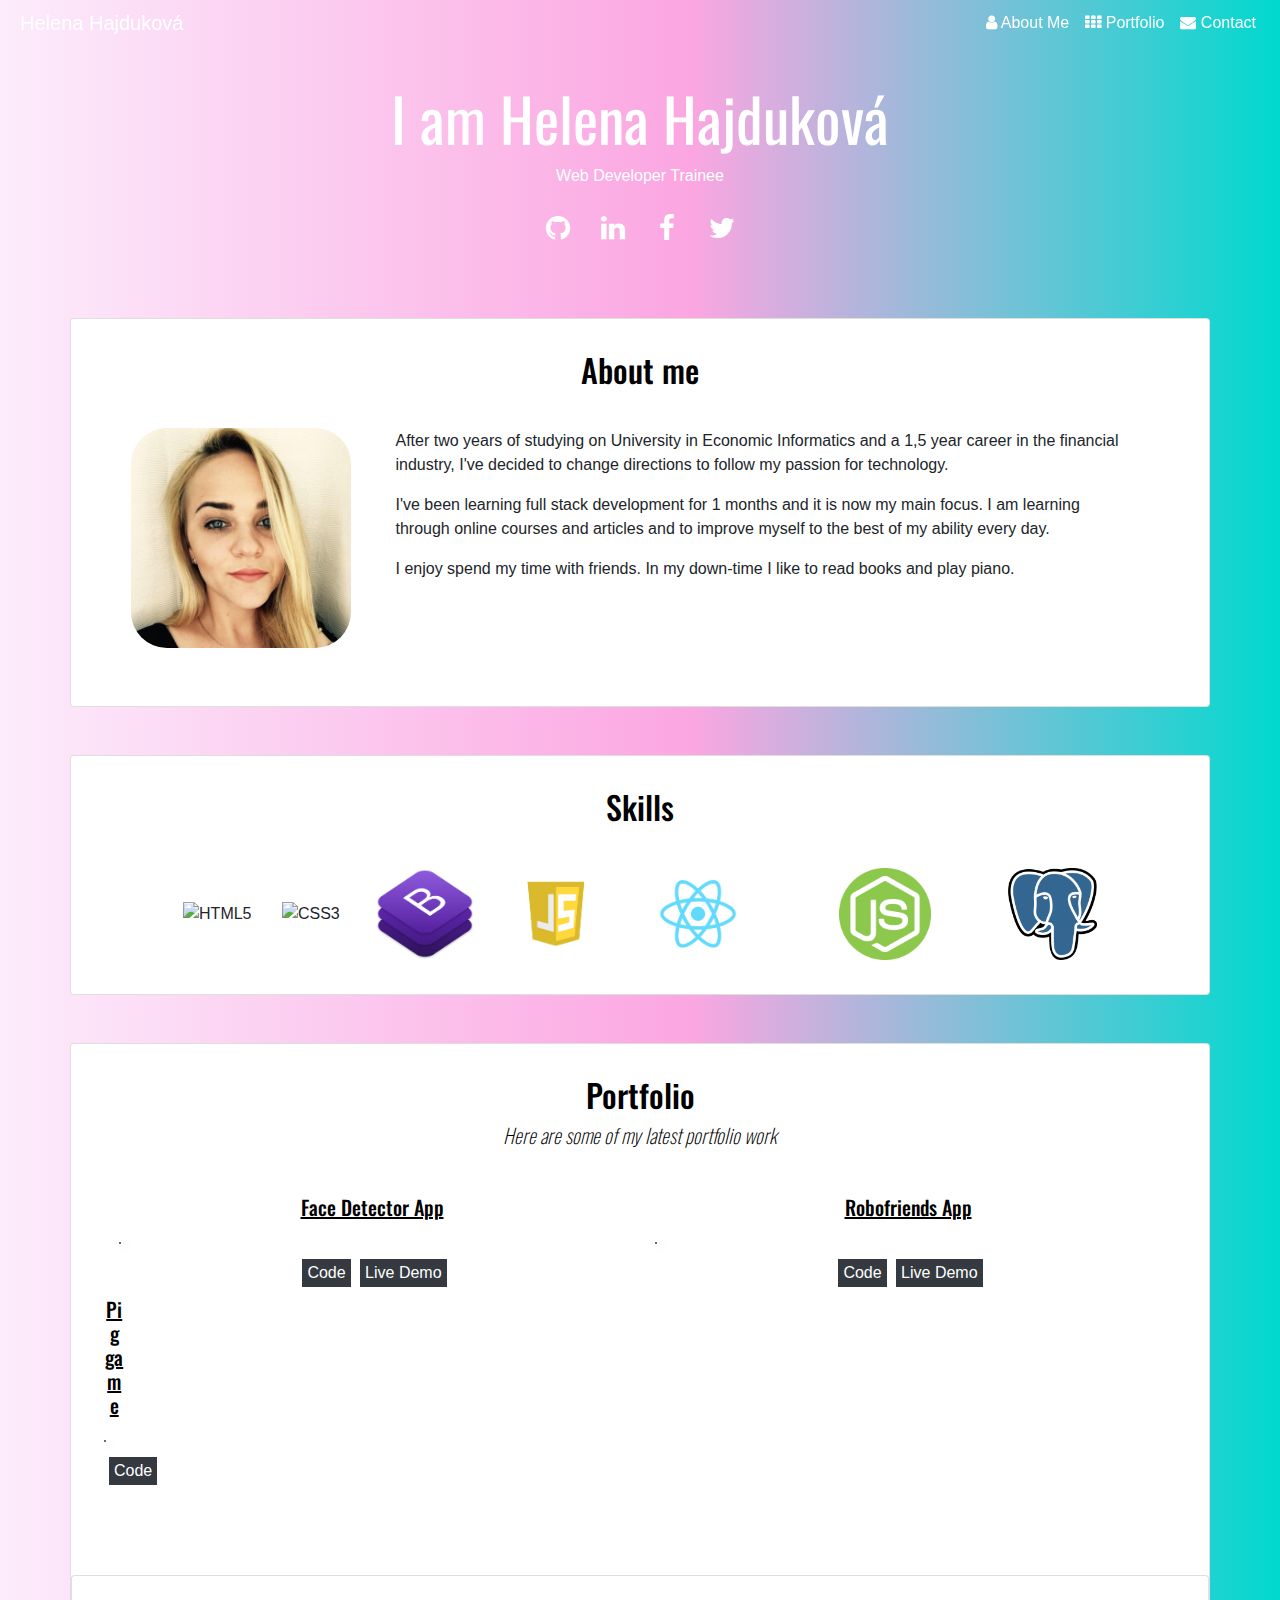
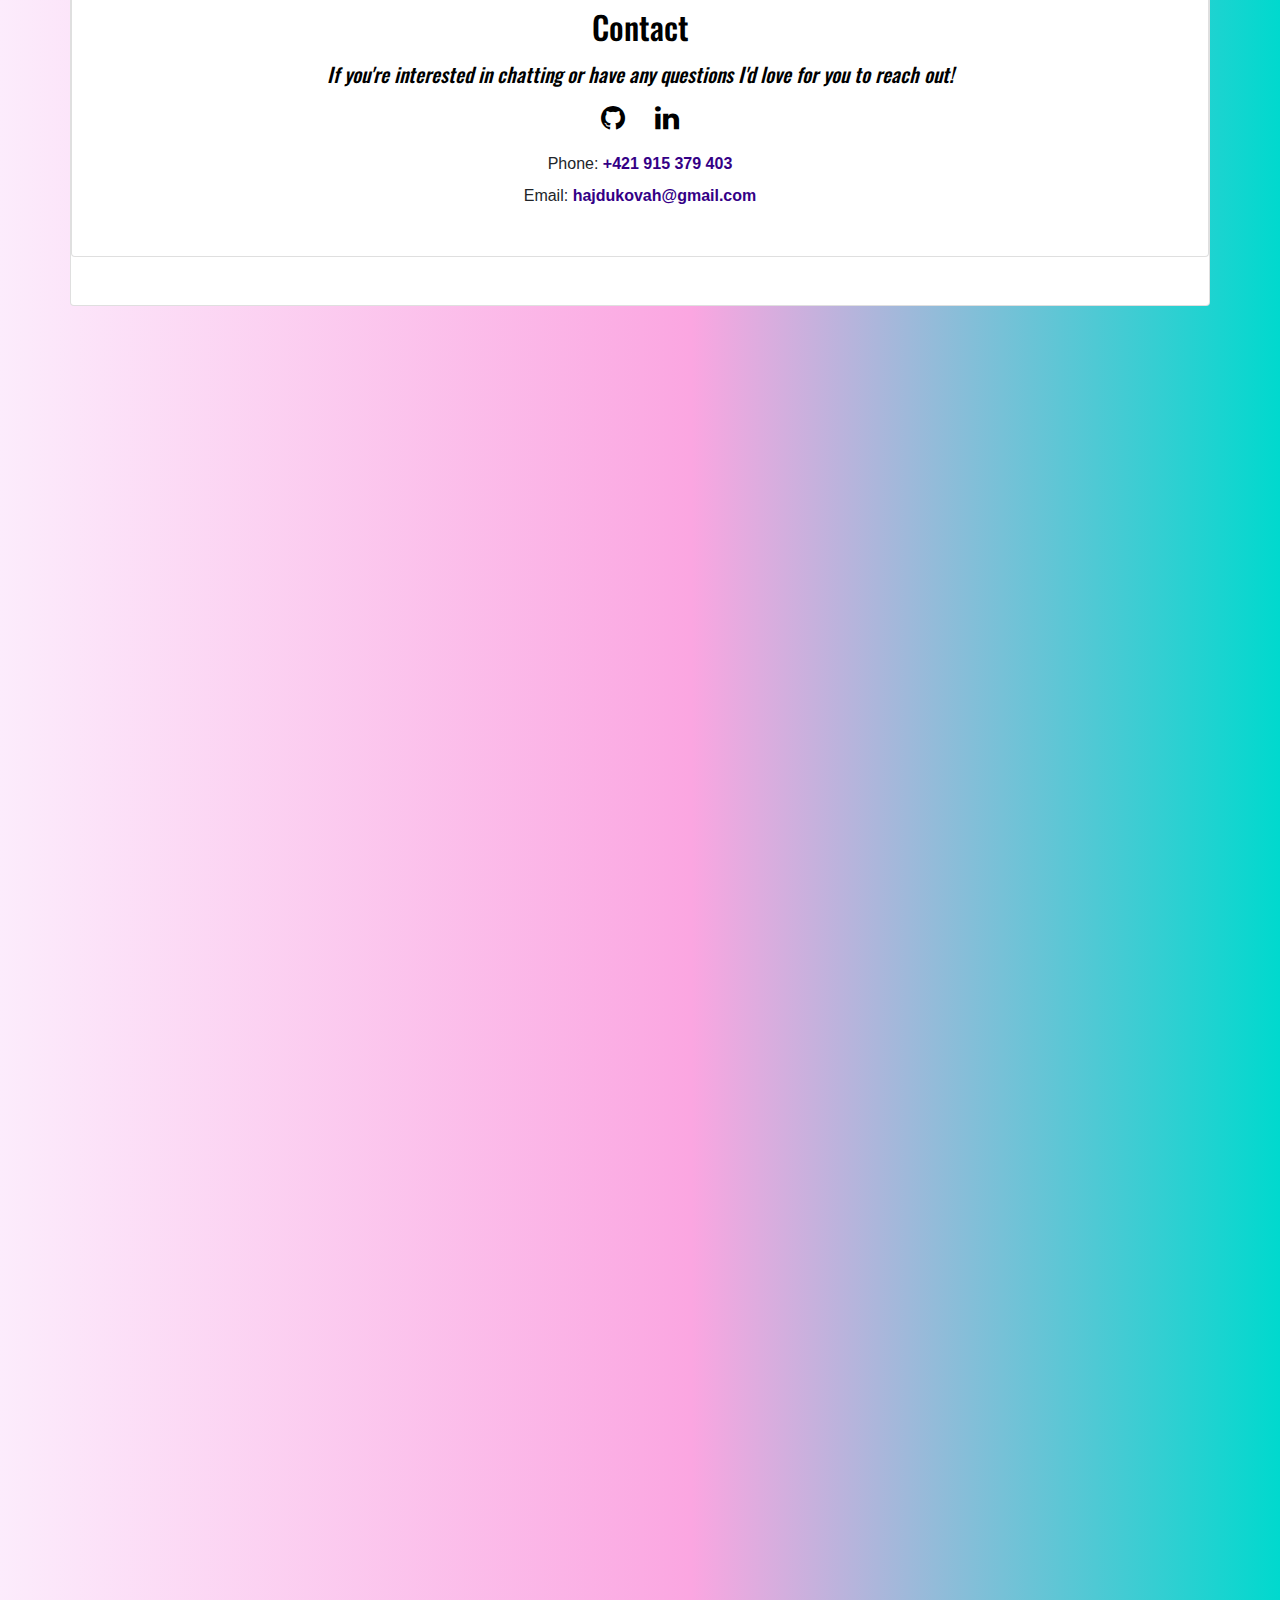
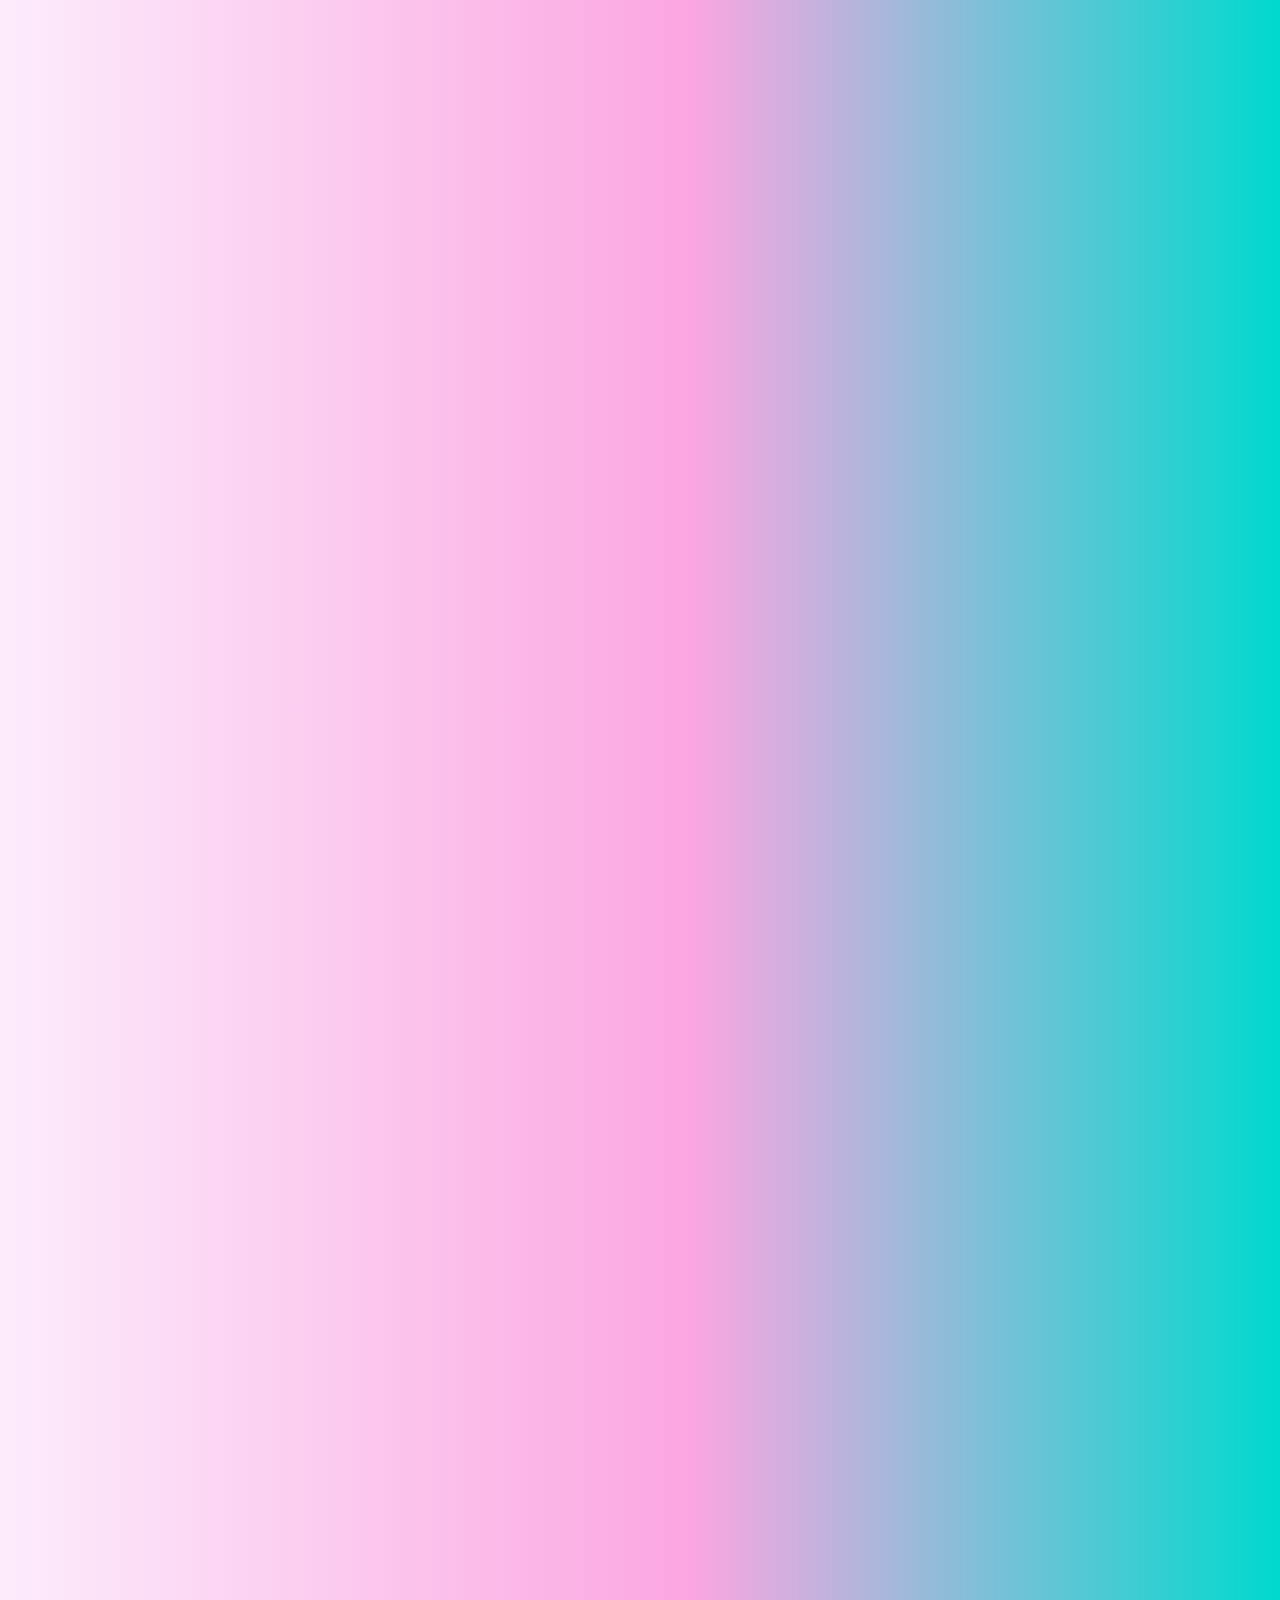
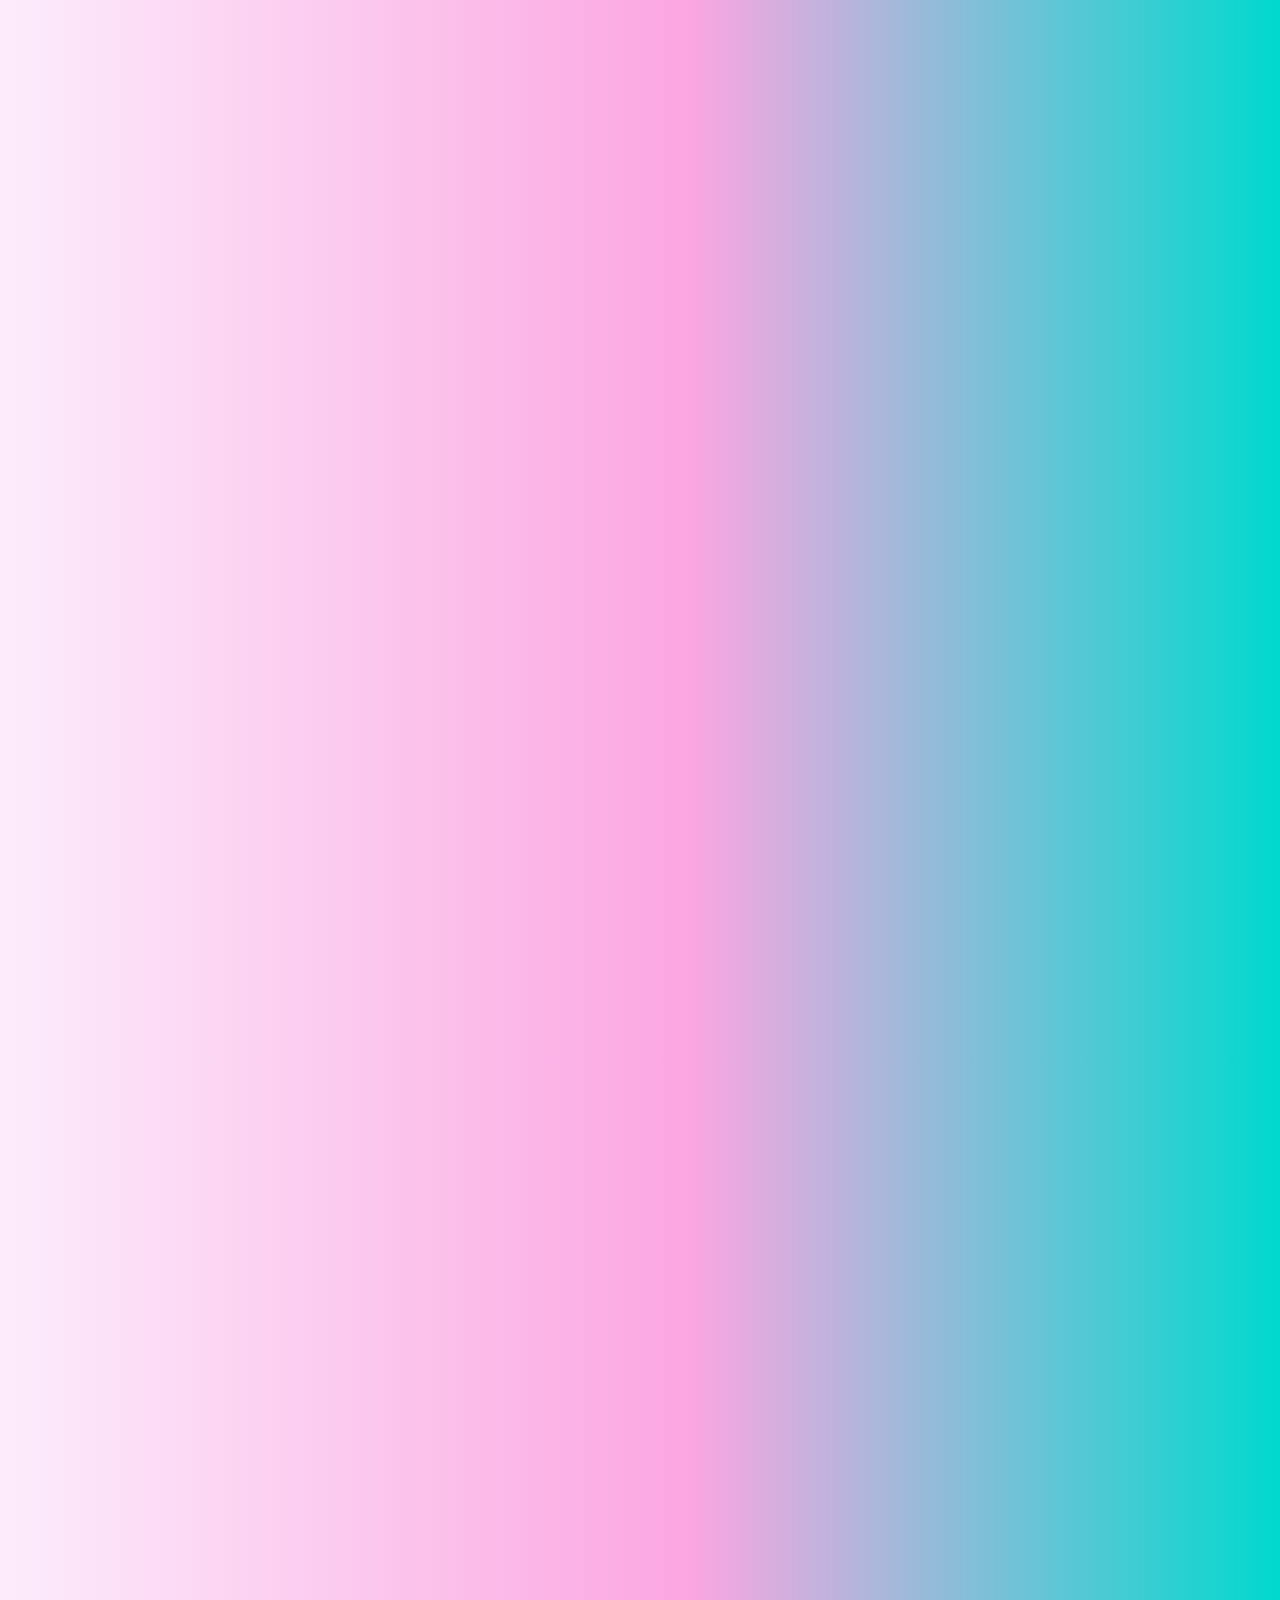
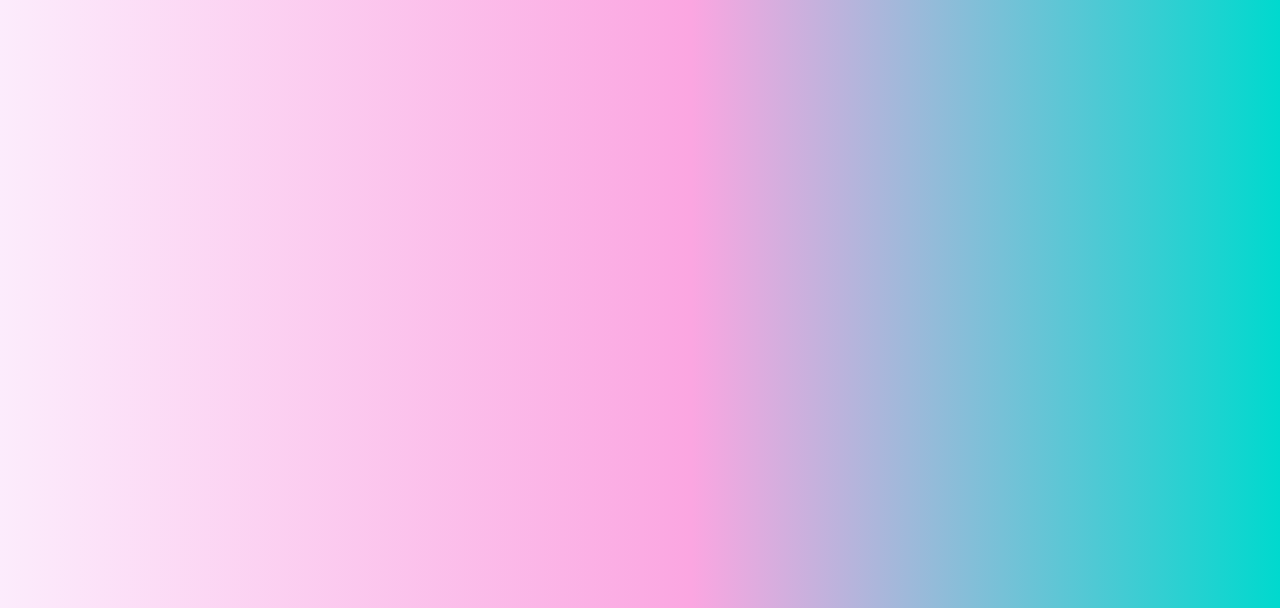
==== index.html @ 544dbea1 "First commit" ====
<!DOCTYPE html>
<html lang="en">
<head>
    <meta charset="UTF-8">
    <meta name="viewport" content="width=device-width, initial-scale=1.0">
    <meta http-equiv="X-UA-Compatible" content="ie=edge">
    <title>Helena Hajduková</title>
    <link rel="stylesheet" href="style.css">
    <link rel="stylesheet" href="https://stackpath.bootstrapcdn.com/bootstrap/4.3.1/css/bootstrap.min.css" integrity="sha384-ggOyR0iXCbMQv3Xipma34MD+dH/1fQ784/j6cY/iJTQUOhcWr7x9JvoRxT2MZw1T" crossorigin="anonymous">
    <link href="https://stackpath.bootstrapcdn.com/font-awesome/4.7.0/css/font-awesome.min.css" rel="stylesheet" integrity="sha384-wvfXpqpZZVQGK6TAh5PVlGOfQNHSoD2xbE+QkPxCAFlNEevoEH3Sl0sibVcOQVnN" crossorigin="anonymous">

</head>
<body>


    
<!-- Navigation Bar -->
    <nav class="navbar navbar-expand-md navbar-dark fixed-top">
        <a href="#" class="navbar-brand">Helena Hajduková</a>
        <button class="navbar-toggler" data-toggle="collapse" data-target="#navbarMenu">
            <span class="navbar-toggler-icon"></span>
        </button>
        <div class="collapse navbar-collapse" id="navbarMenu">
            <ul class="navbar-nav ml-auto">
                <li class="nav-item">
                    <a href="#aboutme" class="nav-link"><i class="fa fa-user"></i> About Me</a>   
                </li>
                <li class="nav-item">
                    <a href="#portfolio" class="nav-link"><i class="fa fa-th"></i> Portfolio</a>
                </li>
                <li class="nav-item">
                        <a href="#contact" class="nav-link"><i class="fa fa-envelope"></i> Contact</a>
                </li>
            </ul>
        </div>
    </nav>

    <div class="color-overlay"> </div>
    <main class="content-wrapper">
  
<!-- Header -->
        <header class="white-text-container section-container">
            <div class="text-center">
                <h1>I am Helena Hajduková</h1>
                <p>Web Developer Trainee</p>
                <div class="icons">
                    <p>
                        <a class="fa-icon fa-icon-2x" href="https://github.com/Helen207" title="">
                          <i class="fa fa-github"></i>
                        </a>
                        <a class="fa-icon fa-icon-2x" href="https://www.linkedin.com/in/helena-hajduková-a7b66a157/" title="">
                          <i class="fa fa-linkedin"></i>
                        </a>
                         <a class="fa-icon fa-icon-2x" href="https://www.facebook.com/modrooka.blondinka" title="">
                          <i class="fa fa-facebook"></i>
                        </a>
                        <a class="fa-icon fa-icon-2x" href="https://twitter.com/Helena54746811" title="">
                           <i class="fa fa-twitter"></i>
                        </a>
                      </p>
                </div>
            </div>
        </header>



        <div class="container">
                <a name="aboutme"></a>
                <div class="row">
                  <div class="col-xs-12">
  <!-- About me -->

                    <div class="card">
                            <div class="card-block">
                              <h2 class="text-center">About me</h2>
                              
                                <div class="container-1">
                                <div class="box-1">    
                                <p><img src="./images/image.jpg" class="img-responsive" alt=""></p>
                            </div>
                            <div class="box-2">
                                <p> After two years of studying on University in Economic Informatics and a 1,5 year career in the financial industry, I've decided to change directions to follow my passion for technology. </p>
                                <p>I've been learning full stack development for <span id="date"></span> months and it is now my main focus. I am learning through online courses and articles and to improve myself to the best of my ability every day. </p>
                                <p>I enjoy spend my time with friends. In my down-time I like to read books and play piano.</p>
                            </div>
                            </div>
                            </div>
                          </div>

  <!-- Skills -->
                  <div class="card">
                      <div class="card-block">
                        <h2 class="text-center">Skills</h2>
                        <div class="page-section section-skills text-center">
                          <div class="container skill-container">
                            <img class="skill-image" src="./images/HTML5.png" title="HTML5" alt="HTML5">
                            <img class="skill-image" src="./images/CSS3.png" title="CSS3" alt="CSS3">
                            <img class="skill-image" src="./images/bootstrap.png" title="bootstrap" alt="Bootstrap">
                            <img class="skill-image" src="./images/javascript.png" title="Javascript" alt="Javascript">
                            <img class="skill-image" src="./images/react.png" title="ReactJS" alt="ReactJS">
                            <img class="skill-image" src="./images/nodejs.png" title="NodeJS" alt="NodeJS">
                            <img class="skill-image" src="./images/post.png" title="PostgreSQL" alt="PostgreSQL">
                            
                          </div>
                        </div>
                      </div>
                      <a name="portfolio"></a>
                    </div>


    
  <!-- Portfolio -->
                    <div class="card">
                      <div class="card-block">
                        <h2 class="text-center portfolio-sub">Portfolio</h2>
                        <h5 class="text-center mb-5 font-weight-lighter font-italic"> Here are some of my latest portfolio work</h5>
                        <div class="row">
                          <div class="col-md-12 col-lg-6">
                            <h3 class="h5 text-center"><u>Face Detector App</u></h3>
                            <div class="textWithBlurredBg">
                              <img src="./images/smartbrain.PNG" class="img-portfolio" alt="">
                              <p class="top-comment">
                                This app uses a machine learning API to recognize faces. It utilizes a sign in system secured with Bcrypt password hashing.</p>
                              <p>Created with: ReactJS, CSS, NodeJS, PostgreSQL & Clarifai API and deployed with Heroku. </p>
                            </div>
                            <div class="buttons text-center mt-2">
                            <a href="https://github.com/Helen207/smart-brain-frontend" type="button" class="btn-dark divider">Code</a>
                            <a href="https://smart-brain-helen.herokuapp.com" type="button" class="btn-dark divider">Live Demo</a>
                            </div>
                          </div>
                          <div class="col-md-12 col-lg-6">
                            <h3 class="h5 text-center"><u>Robofriends App</u></h3>
                            <div class="textWithBlurredBg">
                              <img src="./images/robofriends.PNG" class="img-portfolio" alt="">
                              <p class="top-comment">
                                A fun front-end React app that displays a friends list with a search function.</p>
                              <p>Created with: ReactJS, CSS & Robohash API. </p>
                            </div>
                            <div class="buttons text-center mt-2">
                            <a href="https://github.com/Helen207/robofriends" type="button" class="btn-dark divider">Code</a>
                            <a href="https://gentle-fjord-04796.herokuapp.com" type="button" class="btn-dark divider">Live Demo</a>
                            </div>
                          </div>
                          <div class="row">
                          <div class="col-md-12 col-lg-6">
                            <h3 class="h5 text-center"><u>Pig game</u></h3>
                            <div class="textWithBlurredBg">
                              <img src="./images/piggame.PNG" class="img-portfolio" alt="">
                              <p class="top-comment">
                                The game has 2 players. In each turn, a player rolls a dice as many times as he whishes. Each result get added to his ROUND score. BUT, if the player rolls a 1, all his ROUND score gets lost and it's the next player's turn. The first player to reach 100 points on GLOBAL score wins the game</p>
                              <p>Created with: HTML, CSS and Javascript primary using DOM.</p>
                            </div>
                            <div class="buttons text-center mt-2">
                            <a href="https://github.com/Helen207/pig-game" type="button" class="btn-dark divider">Code</a>
                            </div>
                          </div>
                        </div>

                    </div>
                </div>

  <!-- Contact -->
                  <div class="card">
                    <a name="contact"></a>
                    <div class="card-block text-center">
                      <h2 class="footer-sub">Contact</h2>
                      <h5 class="font-italic"> If you're interested in chatting or have any questions I'd love for you to reach out!</h5>
                        <a class="fa-icon fa-icon-2x" href="https://github.com/samraha" title="">
                          <i class="fa fa-github"></i>
                        </a>
                        <a class="fa-icon fa-icon-2x" href="https://www.linkedin.com/in/sam-raha-6983a4b6/" title="">
                          <i class="fa fa-linkedin"></i>
                        </a>
                        <p class="text-center contacts" id="phone"> Phone: <a href="tel:+447842602888"><strong> +421 915 379 403 </strong></a></p>
                        <p class="text-center contacts" id="email"> Email: <a href="mailto:sam.raha@hotmail.co.uk"><strong>hajdukovah@gmail.com</strong></a></p>
                    </div>
                  </div>
                  <footer>
                      <div class="font-italic footer group">
                      </div>
                  </footer>
                 
              </div>
            </div>
          </div>
    </main>

    
    <script src="https://code.jquery.com/jquery-3.3.1.slim.min.js" integrity="sha384-q8i/X+965DzO0rT7abK41JStQIAqVgRVzpbzo5smXKp4YfRvH+8abtTE1Pi6jizo" crossorigin="anonymous"></script>
    <script src="https://cdnjs.cloudflare.com/ajax/libs/popper.js/1.14.7/umd/popper.min.js" integrity="sha384-UO2eT0CpHqdSJQ6hJty5KVphtPhzWj9WO1clHTMGa3JDZwrnQq4sF86dIHNDz0W1" crossorigin="anonymous"></script>
    <script src="https://stackpath.bootstrapcdn.com/bootstrap/4.3.1/js/bootstrap.min.js" integrity="sha384-JjSmVgyd0p3pXB1rRibZUAYoIIy6OrQ6VrjIEaFf/nJGzIxFDsf4x0xIM+B07jRM" crossorigin="anonymous"></script>
    <script src="main.js"></script>
</body>
</html>
---- style.css ----
@import url(https://fonts.googleapis.com/css?family=Lato:400,700|Oswald);

body {
	margin: 0;
}
main {
	display: block;
}

body {
	background: linear-gradient(to right, rgba(252,236,252,1) 0%, rgba(251,166,225,1) 54%, rgba(0,217,206,1) 100%);

}

.content-wrapper {
	position: relative;
	z-index: 1;
}


.white-text-container .fa-icon,
.white-text-container a,
.white-text-container h1,
.white-text-container h2,
.white-text-container h3,
.white-text-container h4,
.white-text-container h5,
.white-text-container p {
	color: #fff;
}

.section-container {
	padding: 60px 0px 0px 0px;
}

/* .bg-transparent.scrolled {
	background-color: white;
	color: black;
}

.bg-transparent {
	background-color: white;
	color: black;
} */

.navbar {
	height: 45px;
	background-color: transparent;
	border: none;
	color: white;
	z-index: 100;
	transition: background-color 1s ease 0s;
	padding: 0rem 0rem !important;
}
.navbar-brand,
.navbar-toggler {
	margin: 0em 1em !important;
}
.show {
	-webkit-box-shadow: 0 0 4px grey;
	-moz-box-shadow: 0 0 4px grey;
	box-shadow: 0 0 4px grey;
}
.ml-auto,
.mx-auto {
	margin-right: 1em !important;
}

.navbar-dark .navbar-nav .nav-link {
	color: rgb(253, 253, 253) !important;
}

.navbar.solid {
	background-color: rgba(0,217,206,1) ;
	transition: background-color 1s ease 0s;
	box-shadow: 0 0 4px grey;
	color: black !important;
	border: black solid 1px;
}
.navbar .navbar-brand.solid {
	color: black !important;
	transition: color 1s ease 0s;
}
.navbar-dark .navbar-nav .nav-link.solid {
	color: black !important;
	transition: color 1s ease 0s;
}

/* Changes the navbar background colour to white when the nav-bar dorps down. */

@media only screen and (max-width: 767px) {
	#navbarMenu {
		background-color: #fff;
	}
	#navbarMenu a {
		color: #000 !important;
		padding: 7px 15px;
	}
	.navbar-dark.solid .navbar-toggler span {
		background-image: url("data:image/svg+xml,%3csvg viewBox='0 0 30 30' xmlns='http://www.w3.org/2000/svg'%3e%3cpath stroke='rgba(0, 0, 0, 1)' stroke-width='2' stroke-linecap='round' stroke-miterlimit='10' d='M4 7h22M4 15h22M4 23h22'/%3e%3c/svg%3e");
		transition: 1s ease 0s;
	}
	.navbar-dark.solid .navbar-toggler {
		border-color: #000;
		transition: 1s ease 0s;
	}
}

h1 {
	font-size: 60px !important;
	margin-top: 25px !important;
	margin-bottom: 12.5px !important;
	font-family: Oswald, Helvetica, Arial, sans-serif !important;
	font-weight: 400 !important;
	line-height: 1.1 !important;
	color: #000;
	font-size: 2em;
	margin: .67em 0;
	display: block;
	font-size: 2em;
	margin-block-start: 0.67em;
	margin-block-end: 0.67em;
	margin-inline-start: 0px;
	margin-inline-end: 0px;
	font-weight: bold;
}

.fa-icon.fa-icon-2x {
	width: 50px;
	height: 50px;
	line-height: 50px;
	font-size: 28px;
}
.fa-icon {
	color: #000;
	width: 40px;
	height: 32px;
	display: inline-block;
	line-height: 29px;
	font-size: 15px;
	text-align: center;
}

.col-xs-12 {
	position: relative;
	min-height: 1px;
	padding-left: 0px;
	padding-right: 0px;
	float: left;
	width: 100%;
}

.row {
	margin-left: -15px;
	margin-right: -15px;
}

.row:after,
.row:before {
	content: " ";
	display: table;
}

.row:after {
	clear: both;
}

.card {
	border-radius: .25rem;
	background-color: #fff;
	border: 1px solid rgba(0, 0, 0, .125);
	margin: 3rem 0rem;
}
s .card .h2,
.card h2 {
	margin-top: 0;
	margin-bottom: 40px;
	/* display: flex;
	flex-direction: column;
	align-items: center; */
}

.card .card-block {
	padding: 2rem;
}

@media (min-width: 992px) {
	.card .card-block {
		padding: 2rem 3rem;
	}
}

.col-md-4,
.cold-md-8 {
	position: relative;
	min-height: 1px;
	padding-left: 15px;
	padding-right: 15px;
}

@media (min-width: 992px) {
	.col-mid-4 {
		width: 33.33333%;
		float: left;
	}
	.col-md-8 {
		width: 66.66667%;
		float: left;
	}
}

.h1,
.h2,
.h3,
.h4,
.h5,
.h6,
h1,
h2,
h3,
h4,
h5,
h6 {
	font-family: Oswald, Helvetica, Arial, sans-serif;
	font-weight: 400;
	line-height: 1.1;
	color: #000;
}

.img-portfolio {
	display: block;
	max-width: 90%;
	height: auto;
	border-radius: 11px;
	margin: auto;
	border: black solid 1px;
	box-shadow: 4px 4px 8px grey;
}

.img-responsive {
	display: block;
	max-width: 220px;
	height: auto;
	border-radius: 36px;
	margin: auto;
	margin-top: -11px;
}

/* Skill image resizing and positioning */
.skill-image {
	height: 92px;
	width: auto;
	position: relative;
	margin: 2px 13px;
}

.skill-image:hover {
	transform: scale(1.15);
}

@media only screen and (max-width: 767px) {
	.skill-image {
		height: 70px;
	}
}

/*# sourceMappingURL=style.map*/

.container-1 {
	justify-content: space-between;
}

.box-1 {
	flex: 1;
	order: 1;
	margin: 10px 0px 10px 0px;
}
.box-2 {
	flex: 3;
	order: 2;
	margin: 0rem 2rem;
}

@media (min-width: 768px) {
	.container-1 {
		display: flex;
	}
}

/* portfolio CSS */
.portfolio-sub {
	margin-bottom: 0.5rem !important;
}

.box-portfolio {
}
.divider {
	display: inline-block;
	padding: 2px 5px;
	margin: 0px 0px 10px 5px;
}

.col-md-6 {
	padding-bottom: 15px;
}

/* background image for portfolio */

.textWithBlurredBg {
	display: inline-block;
	position: relative;
	transition: .3s;
	/* margin: 4px; */
}

.textWithBlurredBg img {
	transition: .3s;
}
.textWithBlurredBg:hover img {
	filter: blur(2px) brightness(50%);
	box-shadow: 0 0 16px purple;
}
.textWithBlurredBg :not(img) {
	position: absolute;
	z-index: 1;
	width: 100%;
	text-align: center;
	color: #fff;
	opacity: 0;
	transition: .3s;
	padding: 0em 2em 1em 2em;
	margin-top: -1em;
	display: inline-block;
}
.textWithBlurredBg .top-comment {
	top: 20%;
	font-style: normal;
}
.textWithBlurredBg p {
	top: 80%;
	font-style: italic;
}

.textWithBlurredBg:hover :not(img) {
	opacity: 1;
}

/* container */
.container {
	margin-right: auto;
	margin-left: auto;
	padding-left: 15px;
	padding-right: 15px;
	width: 100%;
}

.container:after,
.container:before {
	content: " ";
	display: table;
}

.container:after {
	clear: both;
}

@media (min-width: 768px) {
	.container {
		max-width: 800px;
	}
}

@media (min-width: 992px) {
	.container {
		max-width: 1000px;
	}
}

@media (min-width: 1200px) {
	.container {
		max-width: 1270px;
	}
}

/* contacts */

.contacts a {
	color: #340086 !important;
}

.footer-sub {
	margin-bottom: 1rem !important;
}
#phone {
	margin: 0.5rem 0rem;
}

/* footer 

.footer {
	color: white;
	display: flex;
	flex-direction: row;
	justify-content: space-around;
	text-align: center;
	margin: -25px 0px 0px 0px !important;
}
.footer p {
	margin-bottom: 15px;
}
*/
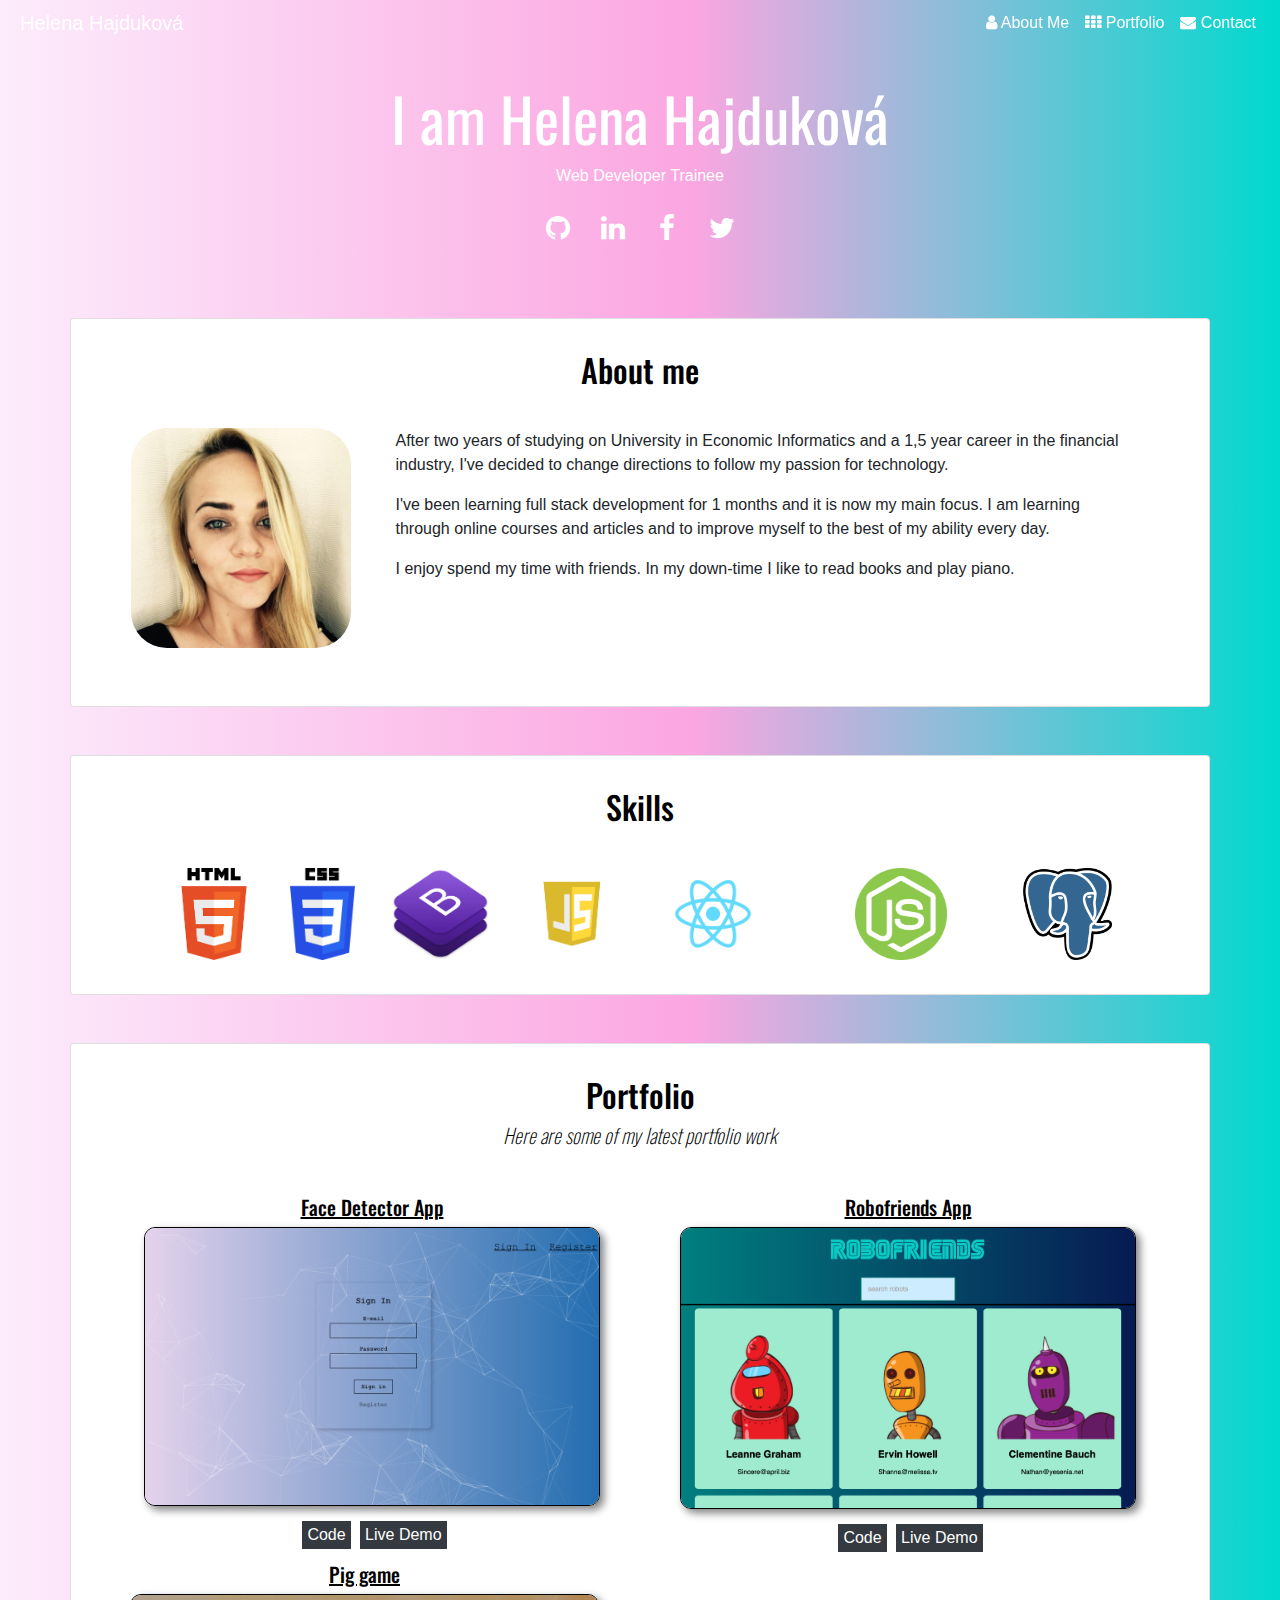
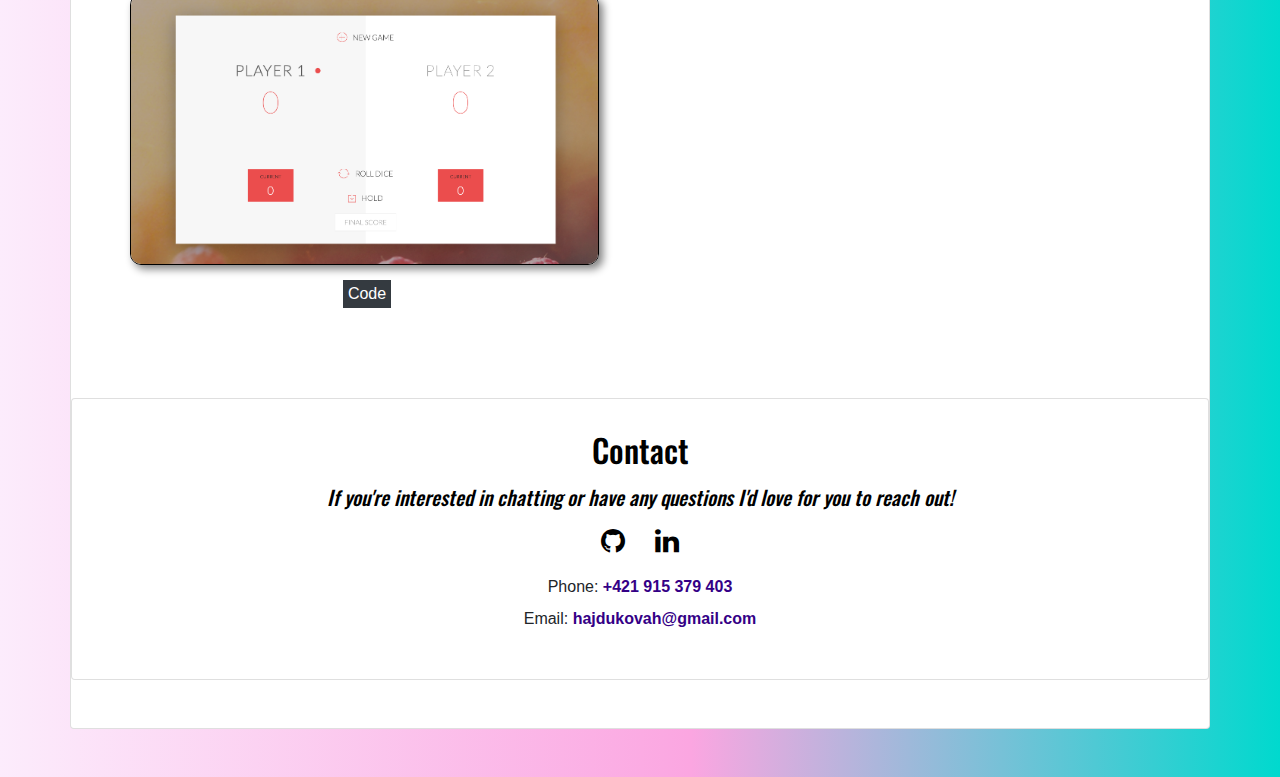
==== commit 4eb0c485: "fixing img" ====
--- a/index.html
+++ b/index.html
@@ -93,8 +93,8 @@
                         <h2 class="text-center">Skills</h2>
                         <div class="page-section section-skills text-center">
                           <div class="container skill-container">
-                            <img class="skill-image" src="./images/HTML5.png" title="HTML5" alt="HTML5">
-                            <img class="skill-image" src="./images/CSS3.png" title="CSS3" alt="CSS3">
+                            <img class="skill-image" src="./images/html5.png" title="HTML5" alt="HTML5">
+                            <img class="skill-image" src="./images/css3.png" title="CSS3" alt="CSS3">
                             <img class="skill-image" src="./images/bootstrap.png" title="bootstrap" alt="Bootstrap">
                             <img class="skill-image" src="./images/javascript.png" title="Javascript" alt="Javascript">
                             <img class="skill-image" src="./images/react.png" title="ReactJS" alt="ReactJS">
@@ -118,7 +118,7 @@
                           <div class="col-md-12 col-lg-6">
                             <h3 class="h5 text-center"><u>Face Detector App</u></h3>
                             <div class="textWithBlurredBg">
-                              <img src="./images/smartbrain.PNG" class="img-portfolio" alt="">
+                              <img src="./images/smartbrain.png" class="img-portfolio" alt="">
                               <p class="top-comment">
                                 This app uses a machine learning API to recognize faces. It utilizes a sign in system secured with Bcrypt password hashing.</p>
                               <p>Created with: ReactJS, CSS, NodeJS, PostgreSQL & Clarifai API and deployed with Heroku. </p>
@@ -131,7 +131,7 @@
                           <div class="col-md-12 col-lg-6">
                             <h3 class="h5 text-center"><u>Robofriends App</u></h3>
                             <div class="textWithBlurredBg">
-                              <img src="./images/robofriends.PNG" class="img-portfolio" alt="">
+                              <img src="./images/robofriends.png" class="img-portfolio" alt="">
                               <p class="top-comment">
                                 A fun front-end React app that displays a friends list with a search function.</p>
                               <p>Created with: ReactJS, CSS & Robohash API. </p>
@@ -145,7 +145,7 @@
                           <div class="col-md-12 col-lg-6">
                             <h3 class="h5 text-center"><u>Pig game</u></h3>
                             <div class="textWithBlurredBg">
-                              <img src="./images/piggame.PNG" class="img-portfolio" alt="">
+                              <img src="./images/piggame.png" class="img-portfolio" alt="">
                               <p class="top-comment">
                                 The game has 2 players. In each turn, a player rolls a dice as many times as he whishes. Each result get added to his ROUND score. BUT, if the player rolls a 1, all his ROUND score gets lost and it's the next player's turn. The first player to reach 100 points on GLOBAL score wins the game</p>
                               <p>Created with: HTML, CSS and Javascript primary using DOM.</p>
